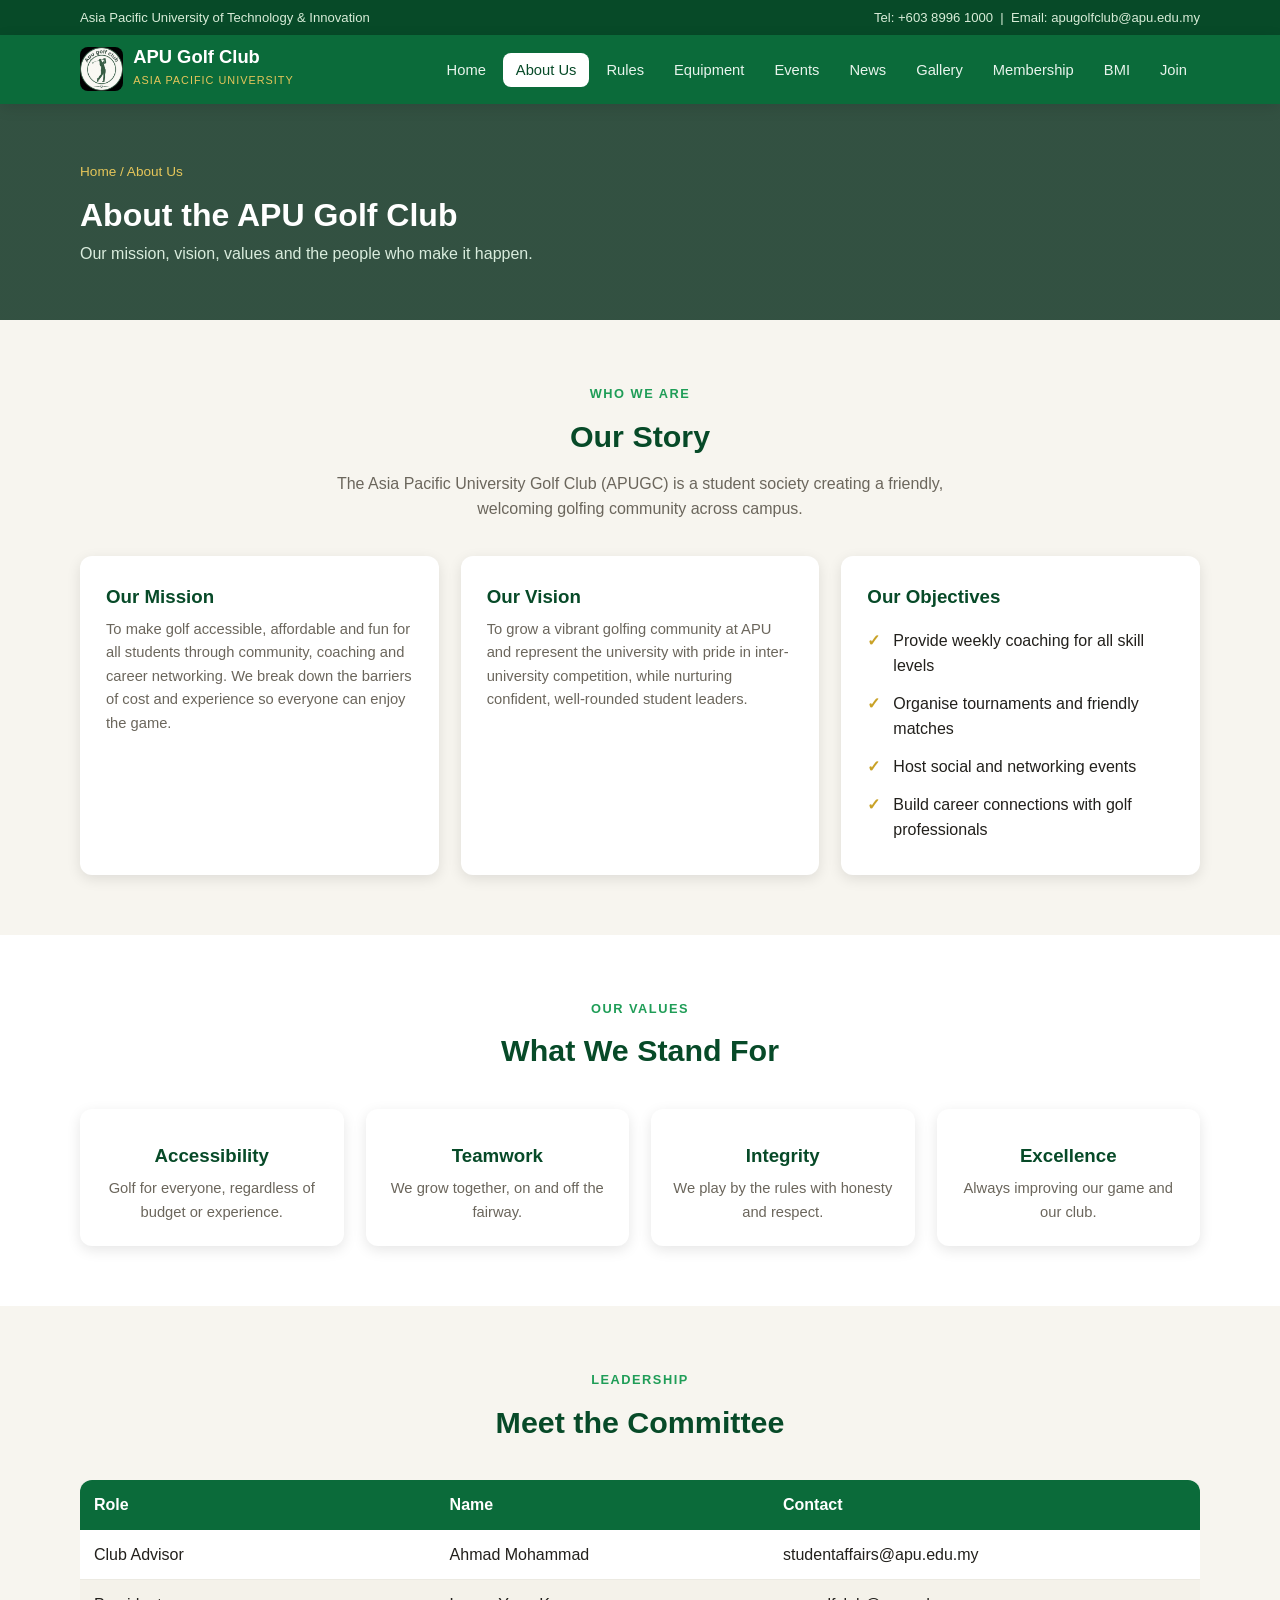
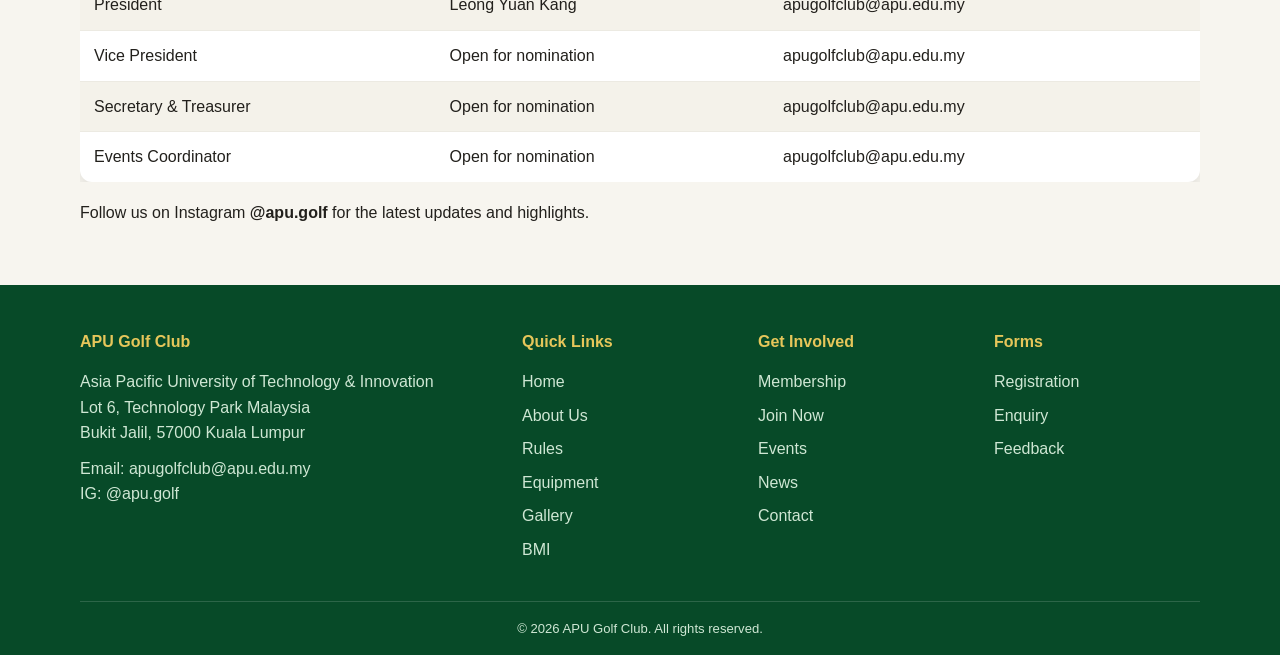
==== about.html @ 8ae56a0d "Initial commit: APU Golf Club website Static multi-page site for the APU Golf Club.  - Core pages: i" ====
﻿<!DOCTYPE html>
<html lang="en">
<head>
<meta charset="UTF-8">
<meta name="viewport" content="width=device-width, initial-scale=1.0">
<title>About Us | APU Golf Club</title>
<meta name="description" content="Learn about the APU Golf Club - our mission, vision, objectives, history and team.">
<link rel="stylesheet" href="css/style.css">
<link rel="icon" type="image/png" href="images/GOLFCLUB.png">
</head>
<body>
<div class="topbar"><div class="container"><span>Asia Pacific University of Technology &amp; Innovation</span><span>Tel: +603 8996 1000 &nbsp;|&nbsp; Email: apugolfclub@apu.edu.my</span></div></div>
<header class="site-header"><div class="container navbar">
<a href="index.html" class="brand"><img class="logo" src="images/GOLFCLUB.png" alt="APU Golf Club logo"><span><h1>APU Golf Club</h1><small>Asia Pacific University</small></span></a>
<button class="nav-toggle" aria-label="Toggle menu">Menu</button>
<nav><ul class="nav-links">
<li><a href="index.html">Home</a></li><li><a href="about.html" class="active">About Us</a></li><li><a href="rules.html">Rules</a></li><li><a href="equipment.html">Equipment</a></li><li><a href="calendar.html">Events</a></li><li><a href="news.html">News</a></li><li><a href="gallery.html">Gallery</a></li><li><a href="membership.html">Membership</a></li><li><a href="bmi.html">BMI</a></li><li><a href="register.html">Join</a></li>
</ul></nav></div></header>

<section class="page-banner"><div class="container"><span class="crumb">Home / About Us</span><h2>About the APU Golf Club</h2><p>Our mission, vision, values and the people who make it happen.</p></div></section>

<section class="section"><div class="container">
<div class="section-head"><span class="eyebrow">Who we are</span><h2 class="section-title">Our Story</h2><p class="section-sub">The Asia Pacific University Golf Club (APUGC) is a student society creating a friendly, welcoming golfing community across campus.</p></div>
<div class="grid grid-3">
<div class="card" style="padding:26px;"><h3>Our Mission</h3><p>To make golf accessible, affordable and fun for all students through community, coaching and career networking. We break down the barriers of cost and experience so everyone can enjoy the game.</p></div>
<div class="card" style="padding:26px;"><h3>Our Vision</h3><p>To grow a vibrant golfing community at APU and represent the university with pride in inter-university competition, while nurturing confident, well-rounded student leaders.</p></div>
<div class="card" style="padding:26px;"><h3>Our Objectives</h3><ul class="check-list mt-1"><li>Provide weekly coaching for all skill levels</li><li>Organise tournaments and friendly matches</li><li>Host social and networking events</li><li>Build career connections with golf professionals</li></ul></div>
</div>
</div></section>

<section class="section alt"><div class="container">
<div class="section-head"><span class="eyebrow">Our values</span><h2 class="section-title">What We Stand For</h2></div>
<div class="grid grid-4">
<div class="card" style="padding:22px; text-align:center;"><h3 class="mt-1">Accessibility</h3><p>Golf for everyone, regardless of budget or experience.</p></div>
<div class="card" style="padding:22px; text-align:center;"><h3 class="mt-1">Teamwork</h3><p>We grow together, on and off the fairway.</p></div>
<div class="card" style="padding:22px; text-align:center;"><h3 class="mt-1">Integrity</h3><p>We play by the rules with honesty and respect.</p></div>
<div class="card" style="padding:22px; text-align:center;"><h3 class="mt-1">Excellence</h3><p>Always improving our game and our club.</p></div>
</div>
</div></section>

<section class="section"><div class="container">
<div class="section-head"><span class="eyebrow">Leadership</span><h2 class="section-title">Meet the Committee</h2></div>
<div class="table-wrap"><table class="data">
<thead><tr><th>Role</th><th>Name</th><th>Contact</th></tr></thead>
<tbody>
<tr><td>Club Advisor</td><td>Ahmad Mohammad</td><td>studentaffairs@apu.edu.my</td></tr>
<tr><td>President</td><td>Leong Yuan Kang</td><td>apugolfclub@apu.edu.my</td></tr>
<tr><td>Vice President</td><td>Open for nomination</td><td>apugolfclub@apu.edu.my</td></tr>
<tr><td>Secretary &amp; Treasurer</td><td>Open for nomination</td><td>apugolfclub@apu.edu.my</td></tr>
<tr><td>Events Coordinator</td><td>Open for nomination</td><td>apugolfclub@apu.edu.my</td></tr>
</tbody></table></div>
<p class="mt-1">Follow us on Instagram <strong>@apu.golf</strong> for the latest updates and highlights.</p>
</div></section>

<footer class="site-footer"><div class="container">
<div class="footer-grid">
<div><h4>APU Golf Club</h4><p>Asia Pacific University of Technology &amp; Innovation<br>Lot 6, Technology Park Malaysia<br>Bukit Jalil, 57000 Kuala Lumpur</p><p class="mt-1">Email: apugolfclub@apu.edu.my<br>IG: @apu.golf</p></div>
<div><h4>Quick Links</h4><ul><li><a href="index.html">Home</a></li><li><a href="about.html">About Us</a></li><li><a href="rules.html">Rules</a></li><li><a href="equipment.html">Equipment</a></li><li><a href="gallery.html">Gallery</a></li><li><a href="bmi.html">BMI</a></li></ul></div>
<div><h4>Get Involved</h4><ul><li><a href="membership.html">Membership</a></li><li><a href="register.html">Join Now</a></li><li><a href="calendar.html">Events</a></li><li><a href="news.html">News</a></li><li><a href="contact.html">Contact</a></li></ul></div>
<div><h4>Forms</h4><ul><li><a href="register.html">Registration</a></li><li><a href="enquiry.html">Enquiry</a></li><li><a href="feedback.html">Feedback</a></li></ul></div>
</div><div class="footer-bottom">&copy; 2026 APU Golf Club. All rights reserved.</div>
</div></footer>

<script src="js/main.js"></script>
</body>
</html>
---- css/style.css ----
/* ===== APU GOLF CLUB - MASTER STYLESHEET ===== */
/* used the APU green + gold colours, tried to keep it simple */
:root {
  --green: #0b6b3a;
  --green-dark: #074a28;
  --green-light: #1f9d57;
  --gold: #c9a227;
  --gold-light: #e6c65a;
  --cream: #f7f5ef;
  --ink: #22201c;
  --muted: #6b665c;
  --white: #ffffff;
  --shadow: 0 4px 14px rgba(0,0,0,.10);
  --radius: 12px;
}
* {
  margin: 0;
  padding: 0;
  box-sizing: border-box;
}
body {
  font-family: 'Segoe UI', Tahoma, Verdana, sans-serif;
  color: var(--ink);
  background: var(--cream);
  line-height: 1.6;
}
a { text-decoration: none; color: inherit; }
ul { list-style: none; }
.container { width: min(1120px, 92%); margin: 0 auto; }
img { max-width: 100%; display: block; }

/* ---- top bar ---- */
.topbar {
  background: var(--green-dark);
    color: #d8ecd8;
  font-size: .82rem;
  padding: 7px 0;
}
.topbar .container { display: flex; justify-content: space-between; gap: 10px; flex-wrap: wrap; }
.topbar a { color: #cdeace; }
.topbar a:hover { color: var(--gold-light); }

/* ---- Header / nav ---- */
.site-header {
  background: var(--green);
  position: sticky;
  top: 0;
  z-index: 50;
  box-shadow: var(--shadow);
}
.navbar {
  display: flex;
  align-items: center;
  justify-content: space-between;
  padding: 12px 0;
  gap: 16px;
}
.brand {
  display: flex;
  align-items: center;
  gap: 10px;
  color: var(--white);
}
.brand .logo {
  height: 44px;
  width: auto;
  border-radius: 8px;
}
.brand h1 { font-size: 1.15rem; line-height: 1.05; }
.brand small { font-size: .68rem; color: var(--gold-light); letter-spacing: 1px; text-transform: uppercase; }
.nav-links { display: flex; gap: 4px; flex-wrap: wrap; }
.nav-links a {
  color: #e8f4ec;
  padding: 9px 13px;
  border-radius: 8px;
  font-size: .92rem;
  font-weight: 500;
  transition: background .2s, color .2s;
}
.nav-links a:hover, .nav-links a.active {
  background: var(--white);
  color: var(--green-dark);
}
.nav-toggle { display: none; background: none; border: 2px solid #fff; color: #fff; border-radius: 6px; font-size: 1.2rem; padding: 4px 10px; cursor: pointer; }

/* hero background, overlays the svg */
.hero {
  position: relative;
  min-height: 560px;
  display: flex;
  align-items: center;
  color: var(--white);
  background:
    linear-gradient(rgba(2,40,22,.72), rgba(2,40,22,.72)),
    url('../images/hero-golf.png') center/cover no-repeat;
}
.hero .container { position: relative; z-index: 2; }
.hero h2 { font-size: clamp(1.8rem, 4vw, 3rem); margin-bottom: 14px; }
.hero p { max-width: 620px; font-size: 1.05rem; }
.hero .tagline {
  display: inline-block;
  background: var(--gold);
  color: var(--ink);
  padding: 4px 14px;
  border-radius: 30px;
  font-weight: 700;
  font-size: .85rem;
  margin-bottom: 18px;
  letter-spacing: .5px;
}
.btn {
  display: inline-block;
  padding: 12px 26px;
  border-radius: 30px;
  font-weight: 600;
  font-size: .95rem;
  border: none;
  cursor: pointer;
  transition: transform .15s, filter .2s;
}
.btn:hover { transform: translateY(-2px); filter: brightness(.97); }
.btn-gold { background: var(--gold); color: var(--ink); }
.btn-light { background: var(--white); color: var(--green-dark); }
.btn-outline { background: transparent; color: var(--white); border: 2px solid #fff; }
.hero .cta { display: flex; gap: 14px; flex-wrap: wrap; margin-top: 24px; }

/* ---- Sections ---- */
.section { padding: 60px 0; }
.section.alt { background: var(--white); }
.eyebrow { color: var(--green-light); font-weight: 700; letter-spacing: 1.5px; text-transform: uppercase; font-size: .8rem; }
.section-title { font-size: 1.9rem; margin: 6px 0 10px; color: var(--green-dark); }
.section-sub { color: var(--muted); max-width: 640px; margin-bottom: 26px; }
.section-head { text-align: center; margin-bottom: 34px; }
.section-head .section-sub { margin-left: auto; margin-right: auto; }

/* ---- Cards grid ---- */
.grid { display: grid; gap: 22px; }
.grid-3 { grid-template-columns: repeat(3, 1fr); }
.grid-2 { grid-template-columns: repeat(2, 1fr); }
.grid-4 { grid-template-columns: repeat(4, 1fr); }
.card {
  background: var(--white);
  border-radius: var(--radius);
  box-shadow: var(--shadow);
  overflow: hidden;
  transition: transform .2s, box-shadow .2s;
}
.card:hover { transform: translateY(-5px); box-shadow: 0 10px 24px rgba(0,0,0,.14); }
.card .card-img { height: 180px; background: var(--green-light); overflow: hidden; }
.card .card-img img { width: 100%; height: 100%; object-fit: cover; }
.card .card-body { padding: 18px; }
.card h3 { color: var(--green-dark); margin-bottom: 6px; }
.card p { color: var(--muted); font-size: .92rem; }

/* ---- Feature strip ---- */
.feature-strip {
  background: var(--green-dark);
  color: var(--white);
  padding: 40px 0;
}
.strip-grid { display: grid; grid-template-columns: repeat(4,1fr); gap: 24px; text-align: center; }
.strip-grid .num { font-size: 2rem; font-weight: 800; color: var(--gold-light); }
.strip-grid .label { font-size: .9rem; color: #d3e7d8; }

/* ---- Page banner ---- */
.page-banner {
  background: linear-gradient(rgba(2,40,22,.8), rgba(2,40,22,.8)), url('../images/hero-golf.png') center/cover no-repeat;
  color: #fff; padding: 54px 0;
}
.page-banner h2 { font-size: 2rem; }
.page-banner p { color: #d9ecdd; }

/* footer */
.site-footer { background: var(--green-dark); color: #cfe7d4; }
.footer-grid { display: grid; grid-template-columns: 2fr 1fr 1fr 1fr; gap: 30px; padding: 44px 0 30px; }
.site-footer h4 { color: var(--gold-light); margin-bottom: 14px; font-size: 1rem; }
.footer-grid ul li { margin-bottom: 8px; }
.footer-grid a:hover { color: #fff; }
.footer-bottom { border-top: 1px solid rgba(255,255,255,.15); padding: 16px 0; text-align: center; font-size: .82rem; }

/* ---- Utility ---- */
.text-center { text-align: center; }
.mt-1 { margin-top: 10px; }
.mt-2 { margin-top: 20px; }
.txt-gold { color: var(--gold); }

/* ---- Responsive ---- */
@media (max-width: 900px) {
  .grid-3, .grid-4 { grid-template-columns: repeat(2,1fr); }
  .strip-grid { grid-template-columns: repeat(2,1fr); }
  .footer-grid { grid-template-columns: 1fr 1fr; }
}
@media (max-width: 640px) {
  .nav-toggle { display: block; }
  .nav-links {
    display: none; flex-direction: column; width: 100%;
    background: var(--green); padding: 10px; border-radius: 10px;
  }
  .nav-links.open { display: flex; }
  .navbar { flex-wrap: wrap; }
  .grid-2, .grid-3, .grid-4 { grid-template-columns: 1fr; }
  .footer-grid { grid-template-columns: 1fr; }
  .section { padding: 44px 0; }
  .hero { min-height: 460px; }
}

/* ===== COMPONENT & FORM STYLES ===== */
/* --- Page banner --- */
.page-banner h2 { margin-top: 6px; }
.page-banner .crumb { color: var(--gold-light); font-size: .85rem; }

/* --- Cards / info blocks --- */
.info-list li { padding: 8px 0 8px 26px; position: relative; }
.info-list li::before { content: "\2713"; color: var(--green-light); font-weight: 700; position: absolute; left: 0; }
.check-list li { padding: 6px 0 6px 26px; position: relative; }
.check-list li::before { content: "\2713"; color: var(--gold); font-weight: 700; position: absolute; left: 0; }

/* --- Tables --- */
.table-wrap { overflow-x: auto; margin: 18px 0; }
table.data { width: 100%; border-collapse: collapse; background: var(--white); box-shadow: var(--shadow); border-radius: var(--radius); overflow: hidden; }
table.data th { background: var(--green); color: #fff; padding: 12px 14px; text-align: left; font-weight: 600; }
table.data td { padding: 12px 14px; border-bottom: 1px solid #eceae2; vertical-align: top; }
table.data tr:nth-child(even) td { background: #f4f2ea; }
table.data tr:last-child td { border-bottom: none; }

/* --- Forms --- */
form.card { padding: 28px; }
.form-group { margin-bottom: 18px; }
.form-group label { display: block; font-weight: 600; margin-bottom: 6px; color: var(--green-dark); }
.form-group label .req { color: #c0392b; }
.form-group input, .form-group select, .form-group textarea {
  width: 100%; padding: 11px 12px; border: 1.5px solid #cdc9bd; border-radius: 8px;
  font-family: inherit; font-size: .95rem; background: #fff; transition: border-color .2s, box-shadow .2s;
}
.form-group input:focus, .form-group select:focus, .form-group textarea:focus {
  outline: none; border-color: var(--green-light); box-shadow: 0 0 0 3px rgba(31,157,87,.15);
}
.form-row { display: grid; grid-template-columns: 1fr 1fr; gap: 16px; }
.form-msg { display: none; padding: 14px 18px; border-radius: 8px; margin-top: 14px; font-weight: 600; }
.form-msg.ok { display: block; background: #e5f6ea; color: #0b6b3a; border: 1px solid #9fd8b2; }
.form-msg.err { display: block; background: #fdecea; color: #b32717; border: 1px solid #f1b9b0; }
.radio-inline { display: inline-flex; align-items: center; gap: 6px; margin-right: 18px; }
.radio-inline input { width: auto; }

/* --- Calendar --- */
.cal-list .month { font-weight: 700; color: var(--green-dark); border-bottom: 2px solid var(--gold); padding-bottom: 6px; margin: 26px 0 12px; }
.event-item { display: flex; gap: 16px; align-items: flex-start; padding: 14px; background: var(--white); border-radius: 10px; box-shadow: var(--shadow); margin-bottom: 14px; border-left: 5px solid var(--green-light); }
.event-item .date-badge { background: var(--green); color: #fff; border-radius: 8px; text-align: center; min-width: 62px; padding: 8px 6px; }
.event-item .date-badge .d { font-size: 1.4rem; font-weight: 800; line-height: 1; }
.event-item .date-badge .m { font-size: .72rem; text-transform: uppercase; }

/* --- Gallery --- */
.gallery { display: grid; grid-template-columns: repeat(3,1fr); gap: 16px; }
.gallery .g-item { position: relative; border-radius: 10px; overflow: hidden; box-shadow: var(--shadow); cursor: pointer; }
.gallery .g-item img { width: 100%; height: 200px; object-fit: cover; transition: transform .3s; }
.gallery .g-item:hover img { transform: scale(1.06); }
.gallery .g-item figcaption { position: absolute; bottom: 0; left: 0; right: 0; padding: 20px 10px 8px; color: #fff; font-size: .82rem; background: linear-gradient(transparent, rgba(0,0,0,.75)); }
.lightbox { display: none; position: fixed; inset: 0; background: rgba(0,0,0,.85); z-index: 100; place-items: center; }
.lightbox img { max-width: 88vw; max-height: 82vh; border-radius: 8px; }
.lb-close { position: absolute; top: 24px; right: 32px; color: #fff; font-size: 2.2rem; cursor: pointer; }

/* --- News --- */
.news-item { display: flex; gap: 18px; align-items: flex-start; padding: 18px; background: var(--white); border-radius: 10px; box-shadow: var(--shadow); margin-bottom: 16px; }
.news-item .thumb { width: 150px; height: 100px; border-radius: 8px; object-fit: cover; flex-shrink: 0; }
.news-item .meta { font-size: .8rem; color: var(--gold); font-weight: 600; }

/* --- Membership tiers --- */
.tier { text-align: center; padding: 30px 24px; }
.tier .price { font-size: 2.2rem; font-weight: 800; color: var(--green-dark); }
.tier .price small { font-size: .9rem; color: var(--muted); }
.tier .pop { background: var(--gold); color: var(--ink); padding: 3px 12px; border-radius: 30px; font-size: .75rem; font-weight: 700; }

.callout { background: #fdf6e3; border-left: 5px solid var(--gold); padding: 16px 20px; border-radius: 8px; margin: 18px 0; }

@media (max-width: 700px) {
  .form-row { grid-template-columns: 1fr; }
  .gallery { grid-template-columns: repeat(2,1fr); }
  .news-item { flex-direction: column; }
  .news-item .thumb { width: 100%; height: 170px; }
}
@media (max-width: 500px) {
  .gallery { grid-template-columns: 1fr; }
}
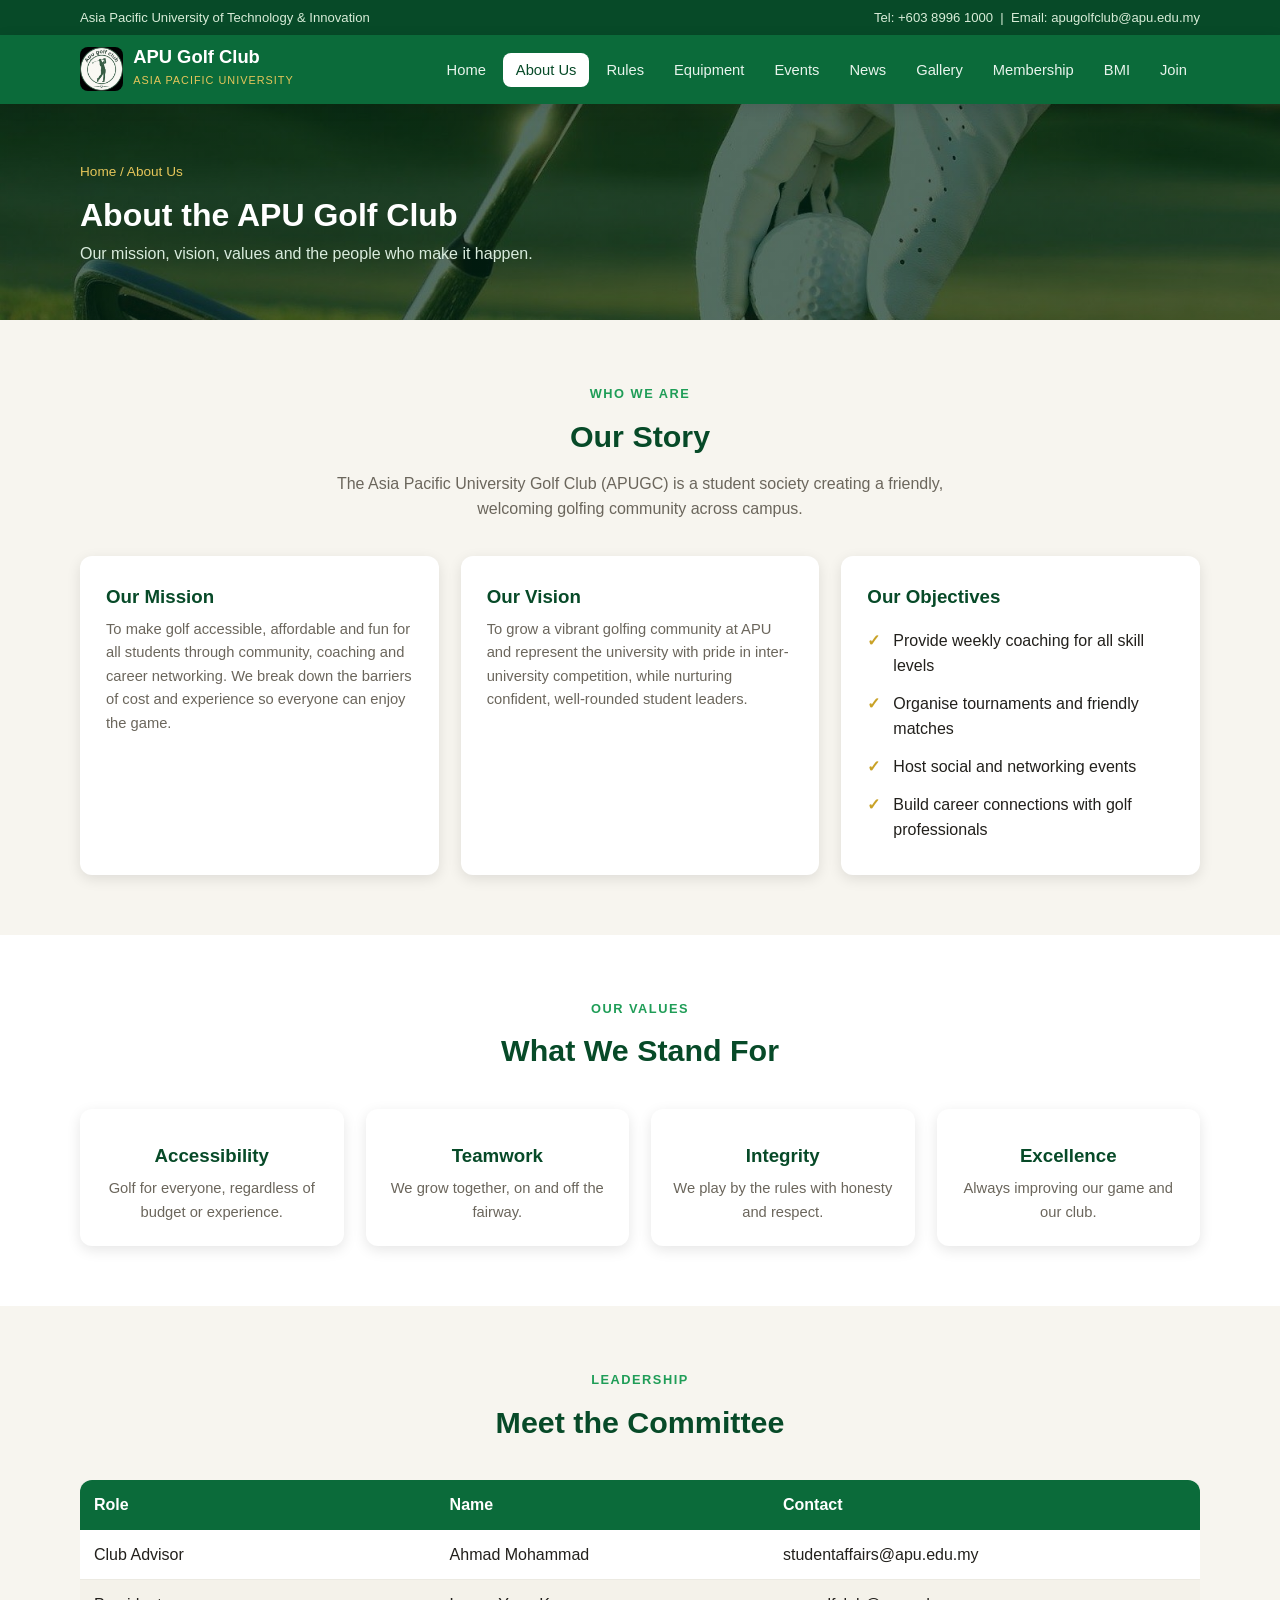
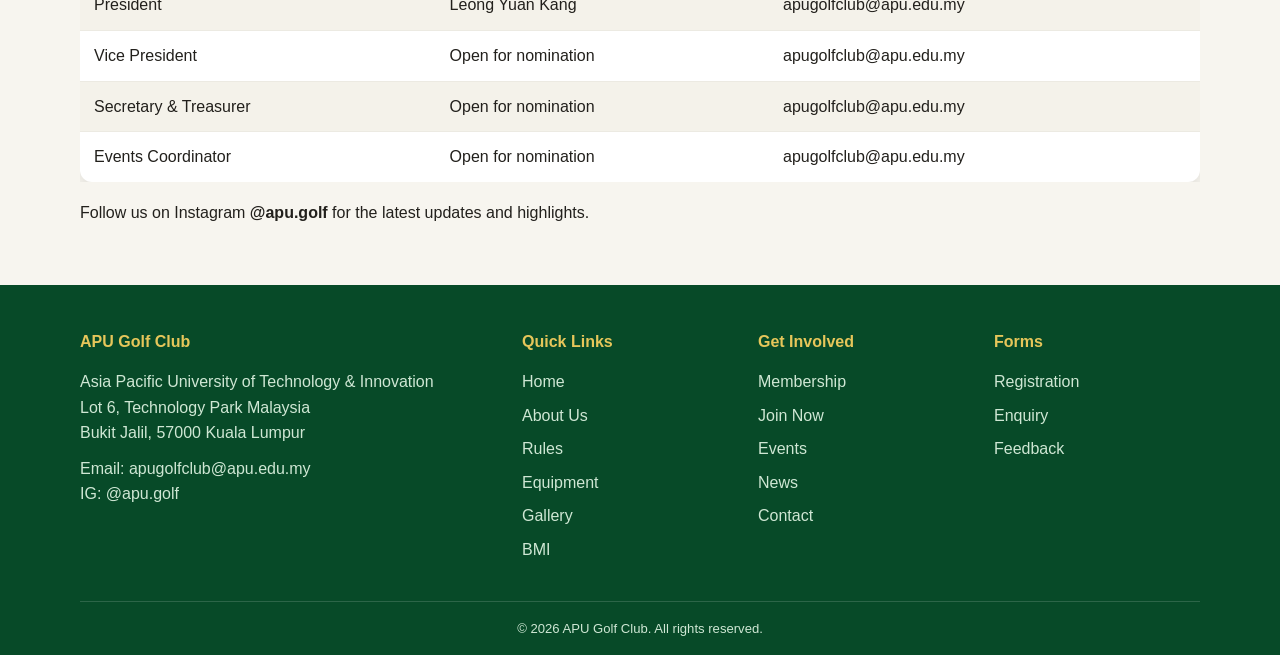
==== commit 0bfec47f: "Mobile nav: animated hamburger replacing the "Menu" text button - All 13 pages: three-bar hamburger " ====
--- a/about.html
+++ b/about.html
@@ -12,8 +12,12 @@
 <div class="topbar"><div class="container"><span>Asia Pacific University of Technology &amp; Innovation</span><span>Tel: +603 8996 1000 &nbsp;|&nbsp; Email: apugolfclub@apu.edu.my</span></div></div>
 <header class="site-header"><div class="container navbar">
 <a href="index.html" class="brand"><img class="logo" src="images/GOLFCLUB.png" alt="APU Golf Club logo"><span><h1>APU Golf Club</h1><small>Asia Pacific University</small></span></a>
-<button class="nav-toggle" aria-label="Toggle menu">Menu</button>
-<nav><ul class="nav-links">
+<button class="nav-toggle" type="button" aria-label="Toggle navigation menu" aria-expanded="false" aria-controls="primary-nav">
+  <span class="nav-toggle-bar"></span>
+  <span class="nav-toggle-bar"></span>
+  <span class="nav-toggle-bar"></span>
+</button>
+<nav aria-label="Main"><ul class="nav-links" id="primary-nav">
 <li><a href="index.html">Home</a></li><li><a href="about.html" class="active">About Us</a></li><li><a href="rules.html">Rules</a></li><li><a href="equipment.html">Equipment</a></li><li><a href="calendar.html">Events</a></li><li><a href="news.html">News</a></li><li><a href="gallery.html">Gallery</a></li><li><a href="membership.html">Membership</a></li><li><a href="bmi.html">BMI</a></li><li><a href="register.html">Join</a></li>
 </ul></nav></div></header>
 
--- a/css/style.css
+++ b/css/style.css
@@ -12,19 +12,30 @@
   --white: #ffffff;
   --shadow: 0 4px 14px rgba(0,0,0,.10);
   --radius: 12px;
+  /* ---- motion tokens ---- */
+  --ease: cubic-bezier(.22,.61,.36,1);
+  --ease-out: cubic-bezier(.16,.84,.44,1);
+  --t-quick: .22s;
+  --t-base: .35s;
+  --t-slow: .55s;
 }
 * {
   margin: 0;
   padding: 0;
   box-sizing: border-box;
 }
+html { scroll-behavior: smooth; }
 body {
   font-family: 'Segoe UI', Tahoma, Verdana, sans-serif;
   color: var(--ink);
   background: var(--cream);
   line-height: 1.6;
 }
-a { text-decoration: none; color: inherit; }
+a {
+  text-decoration: none;
+  color: inherit;
+  transition: color var(--t-quick) var(--ease), background-color var(--t-quick) var(--ease), opacity var(--t-quick) var(--ease);
+}
 ul { list-style: none; }
 .container { width: min(1120px, 92%); margin: 0 auto; }
 img { max-width: 100%; display: block; }
@@ -75,13 +86,42 @@
   border-radius: 8px;
   font-size: .92rem;
   font-weight: 500;
-  transition: background .2s, color .2s;
+  transition: background-color var(--t-base) var(--ease), color var(--t-base) var(--ease);
 }
 .nav-links a:hover, .nav-links a.active {
   background: var(--white);
   color: var(--green-dark);
 }
-.nav-toggle { display: none; background: none; border: 2px solid #fff; color: #fff; border-radius: 6px; font-size: 1.2rem; padding: 4px 10px; cursor: pointer; }
+/* ---- hamburger toggle (mobile only, activated in the 640px query below) ---- */
+.nav-toggle {
+  display: none;
+  width: 44px;
+  height: 44px;
+  padding: 0;
+  background: none;
+  border: 0;
+  border-radius: 8px;
+  cursor: pointer;
+  flex-direction: column;
+  align-items: center;
+  justify-content: center;
+  gap: 5px;
+  transition: background-color var(--t-base) var(--ease);
+}
+.nav-toggle:hover { background: rgba(255,255,255,.14); }
+.nav-toggle:focus-visible { outline: 2px solid var(--gold-light); outline-offset: 2px; }
+.nav-toggle-bar {
+  display: block;
+  width: 26px;
+  height: 3px;
+  border-radius: 2px;
+  background: var(--white);
+  transition: transform var(--t-base) var(--ease), opacity var(--t-quick) var(--ease);
+}
+/* the three bars fold into an X while the menu is open */
+.nav-toggle[aria-expanded="true"] .nav-toggle-bar:nth-child(1) { transform: translateY(8px) rotate(45deg); }
+.nav-toggle[aria-expanded="true"] .nav-toggle-bar:nth-child(2) { opacity: 0; }
+.nav-toggle[aria-expanded="true"] .nav-toggle-bar:nth-child(3) { transform: translateY(-8px) rotate(-45deg); }
 
 /* hero background, overlays the svg */
 .hero {
@@ -91,8 +131,8 @@
   align-items: center;
   color: var(--white);
   background:
-    linear-gradient(rgba(2,40,22,.72), rgba(2,40,22,.72)),
-    url('../images/hero-golf.png') center/cover no-repeat;
+    linear-gradient(rgba(2,40,22,.65), rgba(2,40,22,.65)),
+    url('../images/herobanner.jpg') center/cover no-repeat;
 }
 .hero .container { position: relative; z-index: 2; }
 .hero h2 { font-size: clamp(1.8rem, 4vw, 3rem); margin-bottom: 14px; }
@@ -116,13 +156,24 @@
   font-size: .95rem;
   border: none;
   cursor: pointer;
-  transition: transform .15s, filter .2s;
-}
-.btn:hover { transform: translateY(-2px); filter: brightness(.97); }
+  transition: transform var(--t-base) var(--ease), box-shadow var(--t-base) var(--ease),
+              background-color var(--t-base) var(--ease), filter var(--t-base) var(--ease);
+}
+.btn:hover { transform: translateY(-3px); box-shadow: 0 8px 18px rgba(0,0,0,.18); filter: brightness(1.03); }
+.btn:active { transform: translateY(-1px); transition-duration: var(--t-quick); }
 .btn-gold { background: var(--gold); color: var(--ink); }
 .btn-light { background: var(--white); color: var(--green-dark); }
 .btn-outline { background: transparent; color: var(--white); border: 2px solid #fff; }
+.btn-outline:hover { background: rgba(255,255,255,.14); }
 .hero .cta { display: flex; gap: 14px; flex-wrap: wrap; margin-top: 24px; }
+
+/* gentle entrance for the hero copy */
+.hero .tagline, .hero h2, .hero p, .hero .cta {
+  animation: rise-in .75s var(--ease-out) both;
+}
+.hero h2 { animation-delay: .07s; }
+.hero p { animation-delay: .14s; }
+.hero .cta { animation-delay: .21s; }
 
 /* ---- Sections ---- */
 .section { padding: 60px 0; }
@@ -143,11 +194,12 @@
   border-radius: var(--radius);
   box-shadow: var(--shadow);
   overflow: hidden;
-  transition: transform .2s, box-shadow .2s;
-}
-.card:hover { transform: translateY(-5px); box-shadow: 0 10px 24px rgba(0,0,0,.14); }
+  transition: transform var(--t-base) var(--ease), box-shadow var(--t-base) var(--ease);
+}
+.card:hover { transform: translateY(-6px); box-shadow: 0 14px 30px rgba(0,0,0,.16); }
 .card .card-img { height: 180px; background: var(--green-light); overflow: hidden; }
-.card .card-img img { width: 100%; height: 100%; object-fit: cover; }
+.card .card-img img { width: 100%; height: 100%; object-fit: cover; transition: transform var(--t-slow) var(--ease); }
+.card:hover .card-img img { transform: scale(1.05); }
 .card .card-body { padding: 18px; }
 .card h3 { color: var(--green-dark); margin-bottom: 6px; }
 .card p { color: var(--muted); font-size: .92rem; }
@@ -164,11 +216,17 @@
 
 /* ---- Page banner ---- */
 .page-banner {
-  background: linear-gradient(rgba(2,40,22,.8), rgba(2,40,22,.8)), url('../images/hero-golf.png') center/cover no-repeat;
+  background: linear-gradient(rgba(2,40,22,.65), rgba(2,40,22,.65)), url('../images/herobanner.jpg') center/cover no-repeat;
   color: #fff; padding: 54px 0;
 }
 .page-banner h2 { font-size: 2rem; }
 .page-banner p { color: #d9ecdd; }
+/* subtle entrance for the banner copy */
+.page-banner .crumb, .page-banner h2, .page-banner p {
+  animation: rise-in .6s var(--ease-out) both;
+}
+.page-banner h2 { animation-delay: .06s; }
+.page-banner p { animation-delay: .12s; }
 
 /* footer */
 .site-footer { background: var(--green-dark); color: #cfe7d4; }
@@ -191,13 +249,18 @@
   .footer-grid { grid-template-columns: 1fr 1fr; }
 }
 @media (max-width: 640px) {
-  .nav-toggle { display: block; }
+  .nav-toggle { display: flex; margin-left: auto; }
+  .navbar { flex-wrap: wrap; }
+  /* the dropdown wraps onto its own full-width row under the header */
+  .navbar > nav { width: 100%; }
   .nav-links {
     display: none; flex-direction: column; width: 100%;
     background: var(--green); padding: 10px; border-radius: 10px;
+    margin-top: 10px;
   }
   .nav-links.open { display: flex; }
-  .navbar { flex-wrap: wrap; }
+  /* full-width rows = bigger tap targets on touch screens */
+  .nav-links a { display: block; padding: 12px 14px; }
   .grid-2, .grid-3, .grid-4 { grid-template-columns: 1fr; }
   .footer-grid { grid-template-columns: 1fr; }
   .section { padding: 44px 0; }
@@ -220,7 +283,9 @@
 table.data { width: 100%; border-collapse: collapse; background: var(--white); box-shadow: var(--shadow); border-radius: var(--radius); overflow: hidden; }
 table.data th { background: var(--green); color: #fff; padding: 12px 14px; text-align: left; font-weight: 600; }
 table.data td { padding: 12px 14px; border-bottom: 1px solid #eceae2; vertical-align: top; }
+table.data tbody tr { transition: background-color var(--t-quick) var(--ease); }
 table.data tr:nth-child(even) td { background: #f4f2ea; }
+table.data tbody tr:hover td { background: #eaf3ec; }
 table.data tr:last-child td { border-bottom: none; }
 
 /* --- Forms --- */
@@ -230,7 +295,7 @@
 .form-group label .req { color: #c0392b; }
 .form-group input, .form-group select, .form-group textarea {
   width: 100%; padding: 11px 12px; border: 1.5px solid #cdc9bd; border-radius: 8px;
-  font-family: inherit; font-size: .95rem; background: #fff; transition: border-color .2s, box-shadow .2s;
+  font-family: inherit; font-size: .95rem; background: #fff; transition: border-color var(--t-base) var(--ease), box-shadow var(--t-base) var(--ease);
 }
 .form-group input:focus, .form-group select:focus, .form-group textarea:focus {
   outline: none; border-color: var(--green-light); box-shadow: 0 0 0 3px rgba(31,157,87,.15);
@@ -244,23 +309,33 @@
 
 /* --- Calendar --- */
 .cal-list .month { font-weight: 700; color: var(--green-dark); border-bottom: 2px solid var(--gold); padding-bottom: 6px; margin: 26px 0 12px; }
-.event-item { display: flex; gap: 16px; align-items: flex-start; padding: 14px; background: var(--white); border-radius: 10px; box-shadow: var(--shadow); margin-bottom: 14px; border-left: 5px solid var(--green-light); }
+.event-item { display: flex; gap: 16px; align-items: flex-start; padding: 14px; background: var(--white); border-radius: 10px; box-shadow: var(--shadow); margin-bottom: 14px; border-left: 5px solid var(--green-light); transition: transform var(--t-base) var(--ease), box-shadow var(--t-base) var(--ease); }
+.event-item:hover { transform: translateX(5px); box-shadow: 0 10px 22px rgba(0,0,0,.13); }
 .event-item .date-badge { background: var(--green); color: #fff; border-radius: 8px; text-align: center; min-width: 62px; padding: 8px 6px; }
 .event-item .date-badge .d { font-size: 1.4rem; font-weight: 800; line-height: 1; }
 .event-item .date-badge .m { font-size: .72rem; text-transform: uppercase; }
 
 /* --- Gallery --- */
 .gallery { display: grid; grid-template-columns: repeat(3,1fr); gap: 16px; }
-.gallery .g-item { position: relative; border-radius: 10px; overflow: hidden; box-shadow: var(--shadow); cursor: pointer; }
-.gallery .g-item img { width: 100%; height: 200px; object-fit: cover; transition: transform .3s; }
-.gallery .g-item:hover img { transform: scale(1.06); }
+.gallery .g-item { position: relative; border-radius: 10px; overflow: hidden; box-shadow: var(--shadow); cursor: pointer; transition: box-shadow var(--t-base) var(--ease); }
+.gallery .g-item:hover { box-shadow: 0 12px 26px rgba(0,0,0,.20); }
+.gallery .g-item img { width: 100%; height: 200px; object-fit: cover; transition: transform var(--t-slow) var(--ease); }
+.gallery .g-item:hover img { transform: scale(1.07); }
 .gallery .g-item figcaption { position: absolute; bottom: 0; left: 0; right: 0; padding: 20px 10px 8px; color: #fff; font-size: .82rem; background: linear-gradient(transparent, rgba(0,0,0,.75)); }
-.lightbox { display: none; position: fixed; inset: 0; background: rgba(0,0,0,.85); z-index: 100; place-items: center; }
-.lightbox img { max-width: 88vw; max-height: 82vh; border-radius: 8px; }
-.lb-close { position: absolute; top: 24px; right: 32px; color: #fff; font-size: 2.2rem; cursor: pointer; }
+.lightbox {
+  display: grid; position: fixed; inset: 0; background: rgba(0,0,0,.85); z-index: 100;
+  place-items: center; opacity: 0; visibility: hidden;
+  transition: opacity var(--t-base) var(--ease), visibility var(--t-base) var(--ease);
+}
+.lightbox.open { opacity: 1; visibility: visible; }
+.lightbox img { max-width: 88vw; max-height: 82vh; border-radius: 8px; transform: scale(.96); transition: transform var(--t-base) var(--ease-out); }
+.lightbox.open img { transform: scale(1); }
+.lb-close { position: absolute; top: 24px; right: 32px; color: #fff; font-size: 2.2rem; cursor: pointer; transition: transform var(--t-quick) var(--ease), opacity var(--t-quick) var(--ease); }
+.lb-close:hover { transform: scale(1.12); opacity: .85; }
 
 /* --- News --- */
-.news-item { display: flex; gap: 18px; align-items: flex-start; padding: 18px; background: var(--white); border-radius: 10px; box-shadow: var(--shadow); margin-bottom: 16px; }
+.news-item { display: flex; gap: 18px; align-items: flex-start; padding: 18px; background: var(--white); border-radius: 10px; box-shadow: var(--shadow); margin-bottom: 16px; transition: transform var(--t-base) var(--ease), box-shadow var(--t-base) var(--ease); }
+.news-item:hover { transform: translateY(-4px); box-shadow: 0 12px 26px rgba(0,0,0,.14); }
 .news-item .thumb { width: 150px; height: 100px; border-radius: 8px; object-fit: cover; flex-shrink: 0; }
 .news-item .meta { font-size: .8rem; color: var(--gold); font-weight: 600; }
 
@@ -281,3 +356,35 @@
 @media (max-width: 500px) {
   .gallery { grid-template-columns: 1fr; }
 }
+
+/* ===== MOTION ===== */
+/* shared entrance, used by the hero and page banner */
+@keyframes rise-in {
+  from { opacity: 0; translate: 0 18px; }
+  to   { opacity: 1; translate: 0 0; }
+}
+
+/* Blocks fade up as they scroll into view.
+   Animates `translate` rather than `transform`, so the card / gallery hover
+   lifts still work (the two properties compose instead of fighting).
+   Scroll-driven animation is progressive enhancement: browsers without
+   support just render everything normally, nothing stays hidden. */
+@supports (animation-timeline: view()) {
+  .card, .gallery .g-item, .event-item, .news-item, .section-head {
+    animation-name: rise-in;
+    animation-duration: auto;
+    animation-fill-mode: both;
+    animation-timing-function: linear;
+    animation-timeline: view();
+    animation-range: entry 10% entry 60%;
+  }
+}
+
+/* honour the OS "reduce motion" preference */
+@media (prefers-reduced-motion: reduce) {
+  html { scroll-behavior: auto; }
+  *, *::before, *::after {
+    animation: none !important;
+    transition-duration: .01ms !important;
+  }
+}
